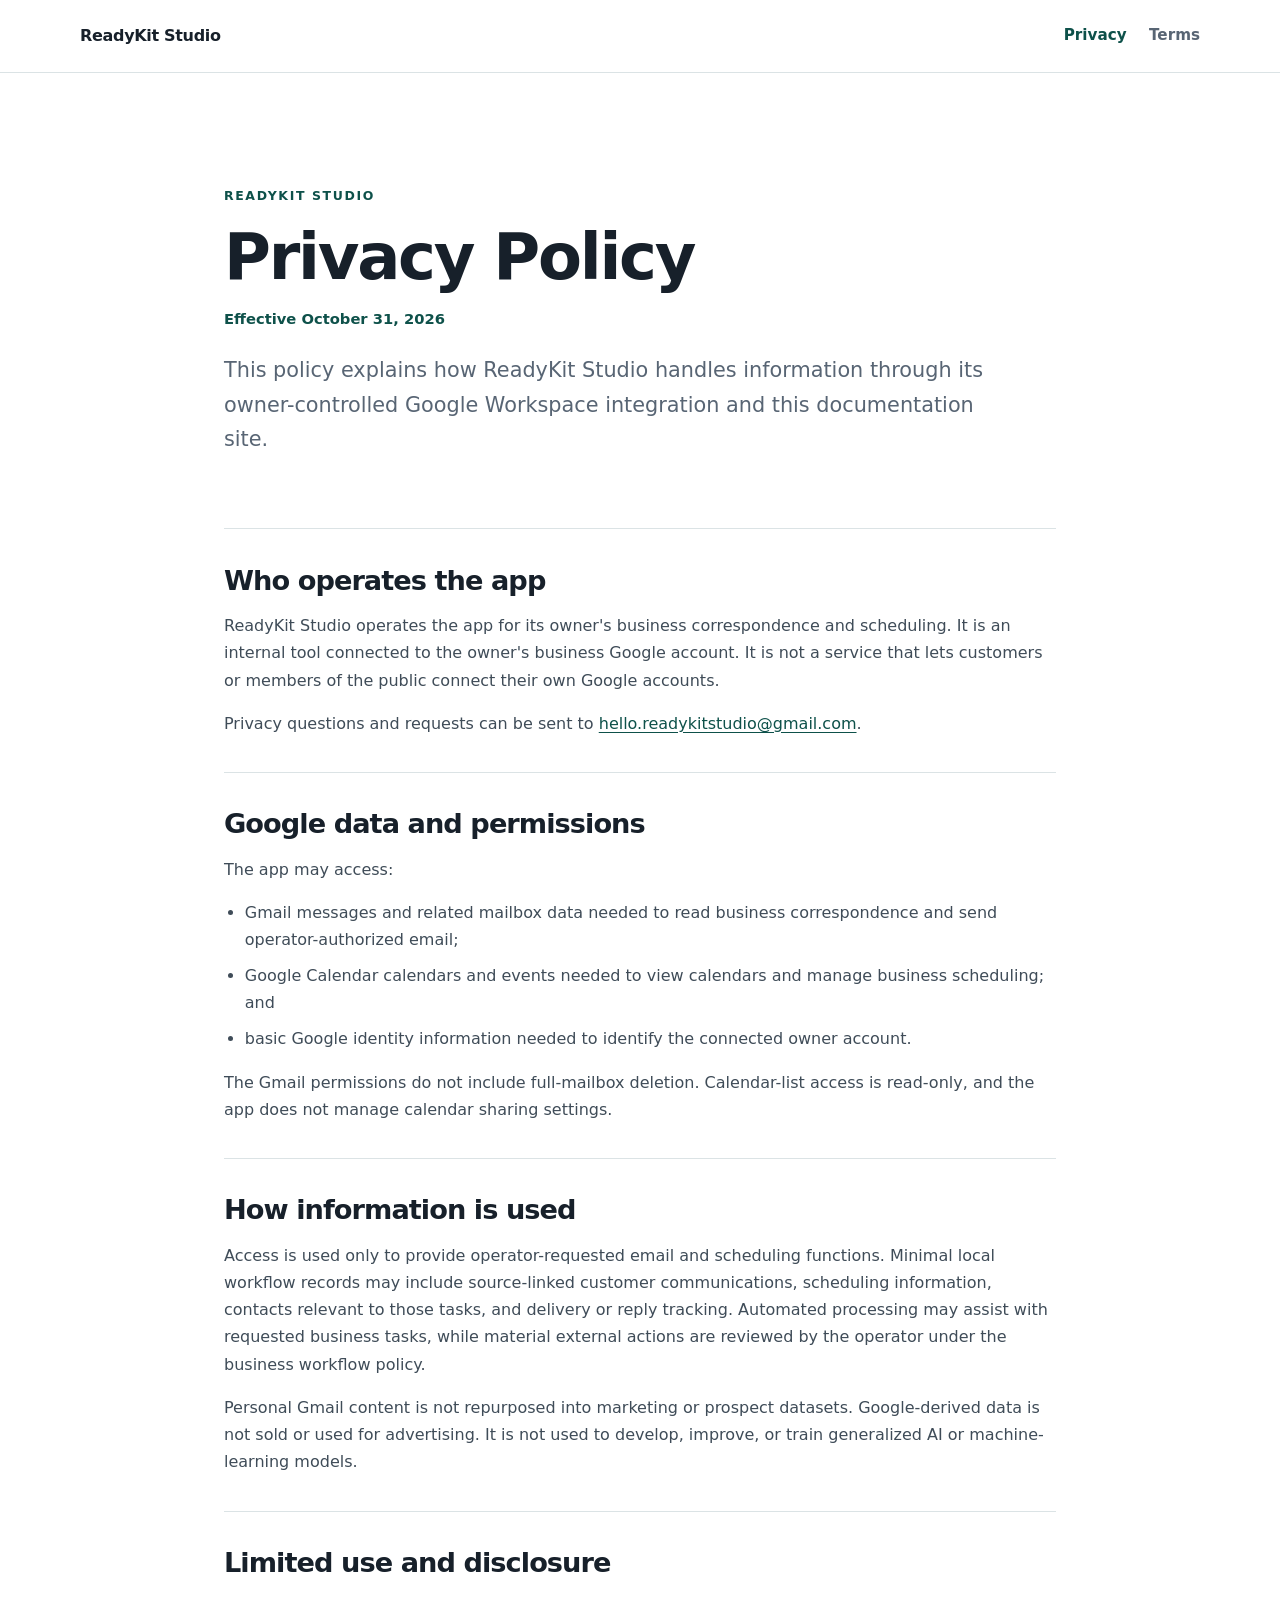
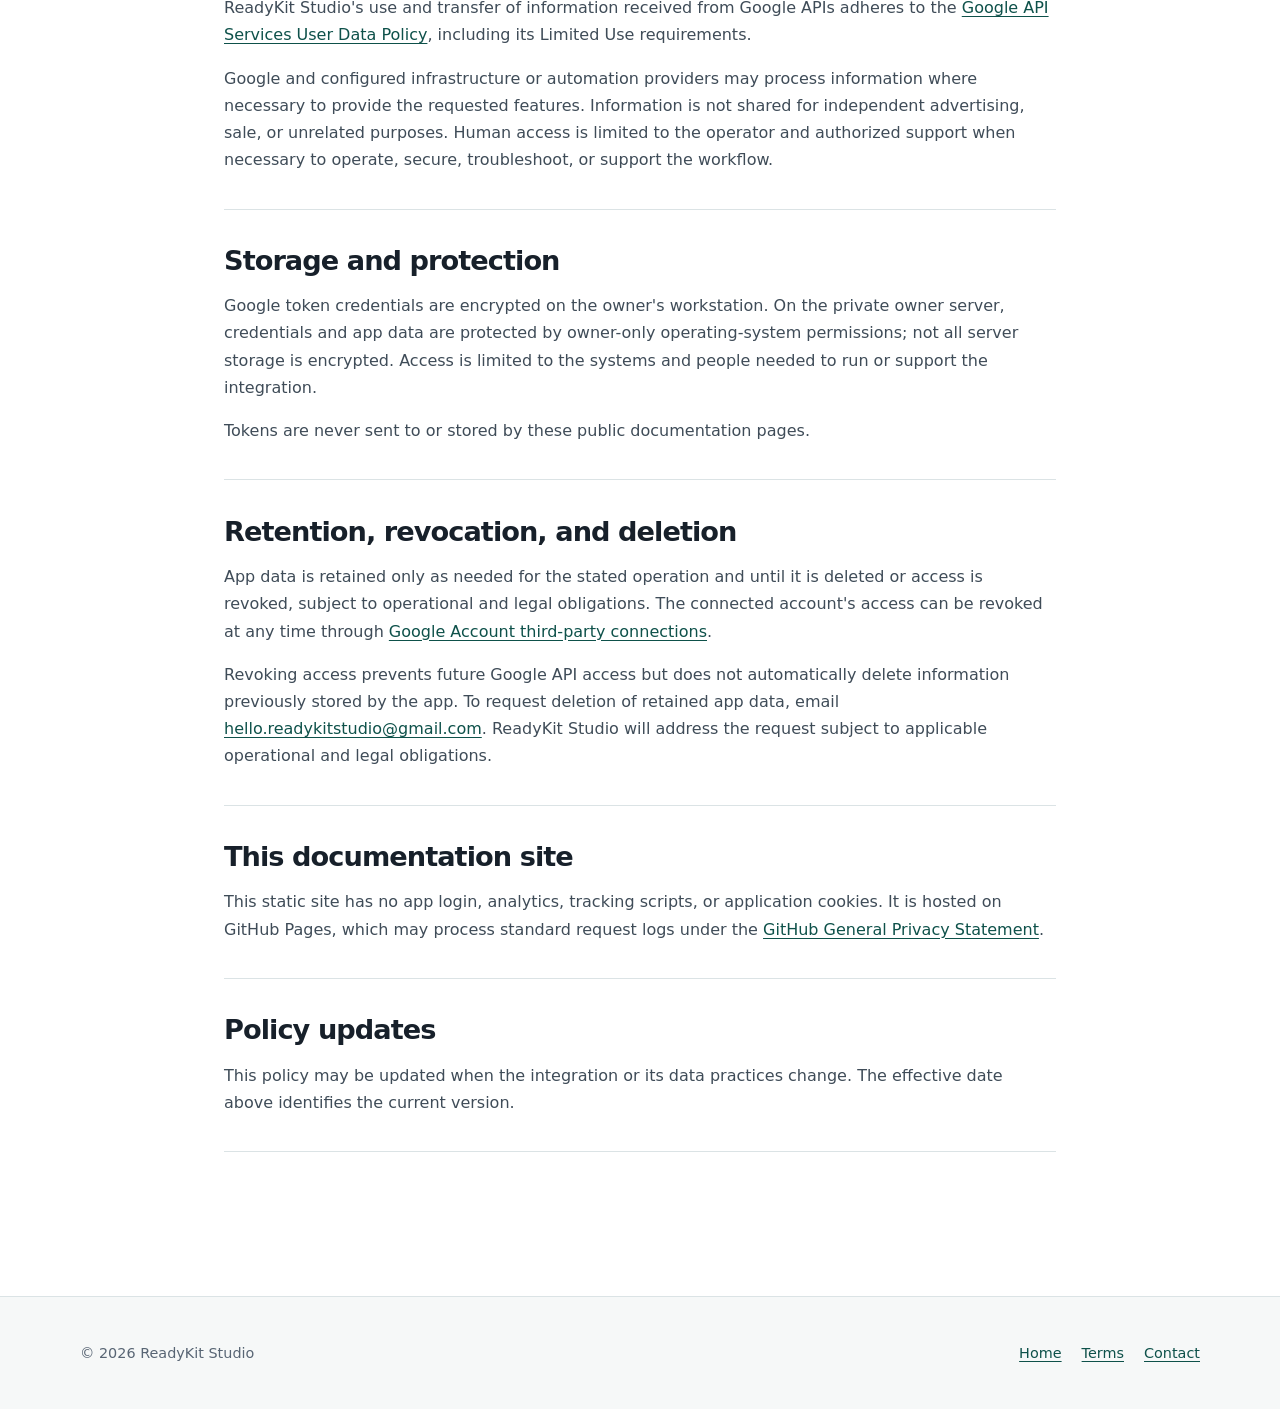
==== privacy.html @ 41bfd9f7 "Publish ReadyKit Studio OAuth documentation" ====
<!doctype html>
<html lang="en">
<head>
  <meta charset="utf-8">
  <meta name="viewport" content="width=device-width, initial-scale=1">
  <meta name="description" content="Privacy Policy for the ReadyKit Studio Google Workspace integration.">
  <title>Privacy Policy | ReadyKit Studio</title>
  <link rel="stylesheet" href="styles.css">
</head>
<body>
  <a class="skip-link" href="#main">Skip to content</a>
  <header class="site-header">
    <div class="shell header-inner">
      <a class="brand" href="index.html">ReadyKit Studio</a>
      <nav aria-label="Primary navigation">
        <a href="privacy.html" aria-current="page">Privacy</a>
        <a href="terms.html">Terms</a>
      </nav>
    </div>
  </header>

  <main id="main" class="document shell">
    <header class="document-header">
      <p class="eyebrow">ReadyKit Studio</p>
      <h1>Privacy Policy</h1>
      <p class="effective">Effective October 31, 2026</p>
      <p class="lead">This policy explains how ReadyKit Studio handles information through its owner-controlled Google Workspace integration and this documentation site.</p>
    </header>

    <div class="document-body">
      <section>
        <h2>Who operates the app</h2>
        <p>ReadyKit Studio operates the app for its owner's business correspondence and scheduling. It is an internal tool connected to the owner's business Google account. It is not a service that lets customers or members of the public connect their own Google accounts.</p>
        <p>Privacy questions and requests can be sent to <a href="mailto:hello.readykitstudio@gmail.com">hello.readykitstudio@gmail.com</a>.</p>
      </section>

      <section>
        <h2>Google data and permissions</h2>
        <p>The app may access:</p>
        <ul>
          <li>Gmail messages and related mailbox data needed to read business correspondence and send operator-authorized email;</li>
          <li>Google Calendar calendars and events needed to view calendars and manage business scheduling; and</li>
          <li>basic Google identity information needed to identify the connected owner account.</li>
        </ul>
        <p>The Gmail permissions do not include full-mailbox deletion. Calendar-list access is read-only, and the app does not manage calendar sharing settings.</p>
      </section>

      <section>
        <h2>How information is used</h2>
        <p>Access is used only to provide operator-requested email and scheduling functions. Minimal local workflow records may include source-linked customer communications, scheduling information, contacts relevant to those tasks, and delivery or reply tracking. Automated processing may assist with requested business tasks, while material external actions are reviewed by the operator under the business workflow policy.</p>
        <p>Personal Gmail content is not repurposed into marketing or prospect datasets. Google-derived data is not sold or used for advertising. It is not used to develop, improve, or train generalized AI or machine-learning models.</p>
      </section>

      <section>
        <h2>Limited use and disclosure</h2>
        <p>ReadyKit Studio's use and transfer of information received from Google APIs adheres to the <a href="https://developers.google.com/terms/api-services-user-data-policy">Google API Services User Data Policy</a>, including its Limited Use requirements.</p>
        <p>Google and configured infrastructure or automation providers may process information where necessary to provide the requested features. Information is not shared for independent advertising, sale, or unrelated purposes. Human access is limited to the operator and authorized support when necessary to operate, secure, troubleshoot, or support the workflow.</p>
      </section>

      <section>
        <h2>Storage and protection</h2>
        <p>Google token credentials are encrypted on the owner's workstation. On the private owner server, credentials and app data are protected by owner-only operating-system permissions; not all server storage is encrypted. Access is limited to the systems and people needed to run or support the integration.</p>
        <p>Tokens are never sent to or stored by these public documentation pages.</p>
      </section>

      <section>
        <h2>Retention, revocation, and deletion</h2>
        <p>App data is retained only as needed for the stated operation and until it is deleted or access is revoked, subject to operational and legal obligations. The connected account's access can be revoked at any time through <a href="https://myaccount.google.com/connections">Google Account third-party connections</a>.</p>
        <p>Revoking access prevents future Google API access but does not automatically delete information previously stored by the app. To request deletion of retained app data, email <a href="mailto:hello.readykitstudio@gmail.com">hello.readykitstudio@gmail.com</a>. ReadyKit Studio will address the request subject to applicable operational and legal obligations.</p>
      </section>

      <section>
        <h2>This documentation site</h2>
        <p>This static site has no app login, analytics, tracking scripts, or application cookies. It is hosted on GitHub Pages, which may process standard request logs under the <a href="https://docs.github.com/en/site-policy/privacy-policies/github-general-privacy-statement">GitHub General Privacy Statement</a>.</p>
      </section>

      <section>
        <h2>Policy updates</h2>
        <p>This policy may be updated when the integration or its data practices change. The effective date above identifies the current version.</p>
      </section>
    </div>
  </main>

  <footer class="site-footer">
    <div class="shell footer-inner">
      <p>© 2026 ReadyKit Studio</p>
      <div class="footer-links"><a href="index.html">Home</a><a href="terms.html">Terms</a><a href="mailto:hello.readykitstudio@gmail.com">Contact</a></div>
    </div>
  </footer>
</body>
</html>
---- styles.css ----
:root {
  color-scheme: light;
  --ink: #17202a;
  --muted: #586574;
  --accent: #176c63;
  --accent-dark: #0e514a;
  --accent-soft: #eaf5f2;
  --line: #dbe3e5;
  --paper: #ffffff;
  --surface: #f6f8f8;
  --max: 70rem;
}

* { box-sizing: border-box; }

html { scroll-behavior: smooth; }

body {
  margin: 0;
  color: var(--ink);
  background: var(--paper);
  font-family: ui-sans-serif, system-ui, -apple-system, BlinkMacSystemFont, "Segoe UI", sans-serif;
  font-size: 1rem;
  line-height: 1.7;
  -webkit-font-smoothing: antialiased;
}

a { color: var(--accent-dark); text-underline-offset: 0.18em; }
a:hover { color: var(--accent); }
a:focus-visible { outline: 3px solid #7cc9bf; outline-offset: 3px; border-radius: 0.15rem; }

.skip-link {
  position: fixed;
  z-index: 10;
  top: 0.75rem;
  left: 0.75rem;
  padding: 0.55rem 0.8rem;
  background: var(--ink);
  color: white;
  transform: translateY(-150%);
}
.skip-link:focus { transform: translateY(0); }

.shell { width: min(calc(100% - 2.5rem), var(--max)); margin-inline: auto; }

.site-header { border-bottom: 1px solid var(--line); background: rgba(255, 255, 255, 0.97); }
.header-inner { min-height: 4.5rem; display: flex; align-items: center; justify-content: space-between; gap: 1.5rem; }
.brand { color: var(--ink); font-weight: 760; letter-spacing: -0.02em; text-decoration: none; }
nav { display: flex; gap: 1.4rem; }
nav a { color: var(--muted); font-size: 0.95rem; font-weight: 650; text-decoration: none; }
nav a[aria-current="page"] { color: var(--accent-dark); }

h1, h2, h3 { margin: 0; line-height: 1.16; letter-spacing: -0.035em; }
h1 { max-width: 18ch; font-size: clamp(2.4rem, 7vw, 4.75rem); }
h2 { font-size: clamp(1.7rem, 4vw, 2.55rem); }
h3 { font-size: 1.18rem; letter-spacing: -0.018em; }
p { margin: 0; }
p + p { margin-top: 1rem; }

.eyebrow { margin-bottom: 0.85rem; color: var(--accent-dark); font-size: 0.78rem; font-weight: 780; letter-spacing: 0.13em; text-transform: uppercase; }
.lead { max-width: 48rem; color: var(--muted); font-size: clamp(1.08rem, 2.3vw, 1.3rem); line-height: 1.65; }
.hero { padding-block: clamp(5rem, 11vw, 8.5rem); }
.hero .lead { margin-top: 1.75rem; }
.button { display: inline-block; margin-top: 2rem; padding: 0.75rem 1.05rem; border-radius: 0.4rem; color: white; background: var(--accent-dark); font-weight: 700; text-decoration: none; }
.button:hover { color: white; background: var(--accent); }

.section { padding-block: clamp(4rem, 8vw, 6rem); border-top: 1px solid var(--line); }
.section-heading { max-width: 42rem; margin-bottom: 2.25rem; }
.card-grid { display: grid; grid-template-columns: repeat(3, 1fr); gap: 1rem; }
.card { padding: 1.6rem; border: 1px solid var(--line); border-radius: 0.65rem; background: var(--surface); }
.card h3 { margin-bottom: 0.75rem; }
.card p, .prose { color: var(--muted); }
.split { display: grid; grid-template-columns: minmax(0, 0.8fr) minmax(0, 1.2fr); gap: clamp(2rem, 7vw, 6rem); }

.document { max-width: 52rem; padding-block: clamp(4rem, 9vw, 7rem); }
.document-header { padding-bottom: clamp(2.5rem, 6vw, 4.5rem); border-bottom: 1px solid var(--line); }
.document-header h1 { max-width: none; font-size: clamp(2.4rem, 7vw, 4rem); }
.document-header .lead { margin-top: 1.4rem; }
.effective { margin-top: 0.75rem; color: var(--accent-dark); font-size: 0.92rem; font-weight: 680; }
.document-body section { padding-block: 2.2rem; border-bottom: 1px solid var(--line); }
.document-body h2 { margin-bottom: 1rem; font-size: clamp(1.35rem, 3vw, 1.7rem); }
.document-body p, .document-body li { color: #3f4c58; }
.document-body ul { margin: 1rem 0; padding-left: 1.3rem; }
.document-body li + li { margin-top: 0.55rem; }

.site-footer { margin-top: 2rem; border-top: 1px solid var(--line); background: var(--surface); }
.footer-inner { min-height: 7rem; display: flex; align-items: center; justify-content: space-between; gap: 1.5rem; color: var(--muted); font-size: 0.9rem; }
.footer-links { display: flex; flex-wrap: wrap; justify-content: flex-end; gap: 0.7rem 1.25rem; }

@media (max-width: 46rem) {
  .shell { width: min(calc(100% - 1.5rem), var(--max)); }
  .header-inner { min-height: 4rem; }
  nav { gap: 0.9rem; }
  .card-grid, .split { grid-template-columns: 1fr; }
  .footer-inner { align-items: flex-start; flex-direction: column; justify-content: center; padding-block: 1.5rem; }
  .footer-links { justify-content: flex-start; }
}

@media (prefers-reduced-motion: reduce) {
  html { scroll-behavior: auto; }
}
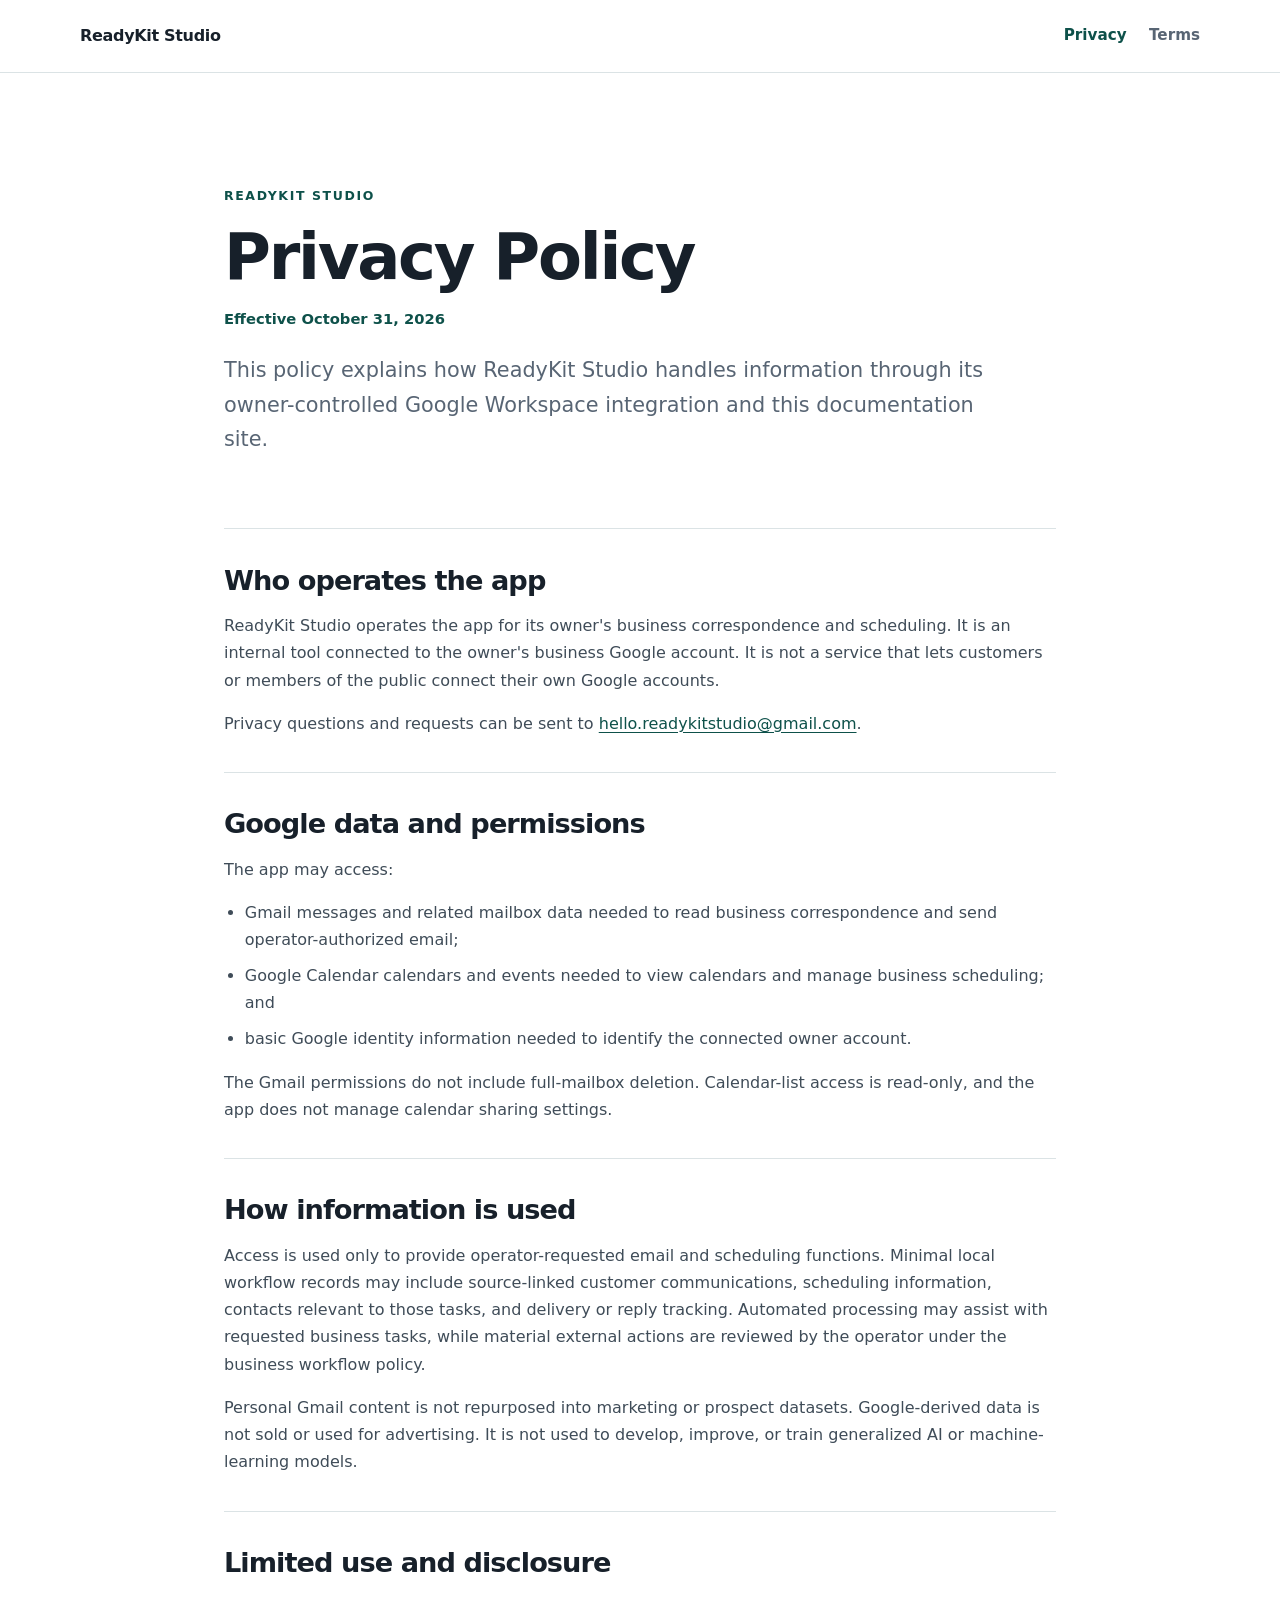
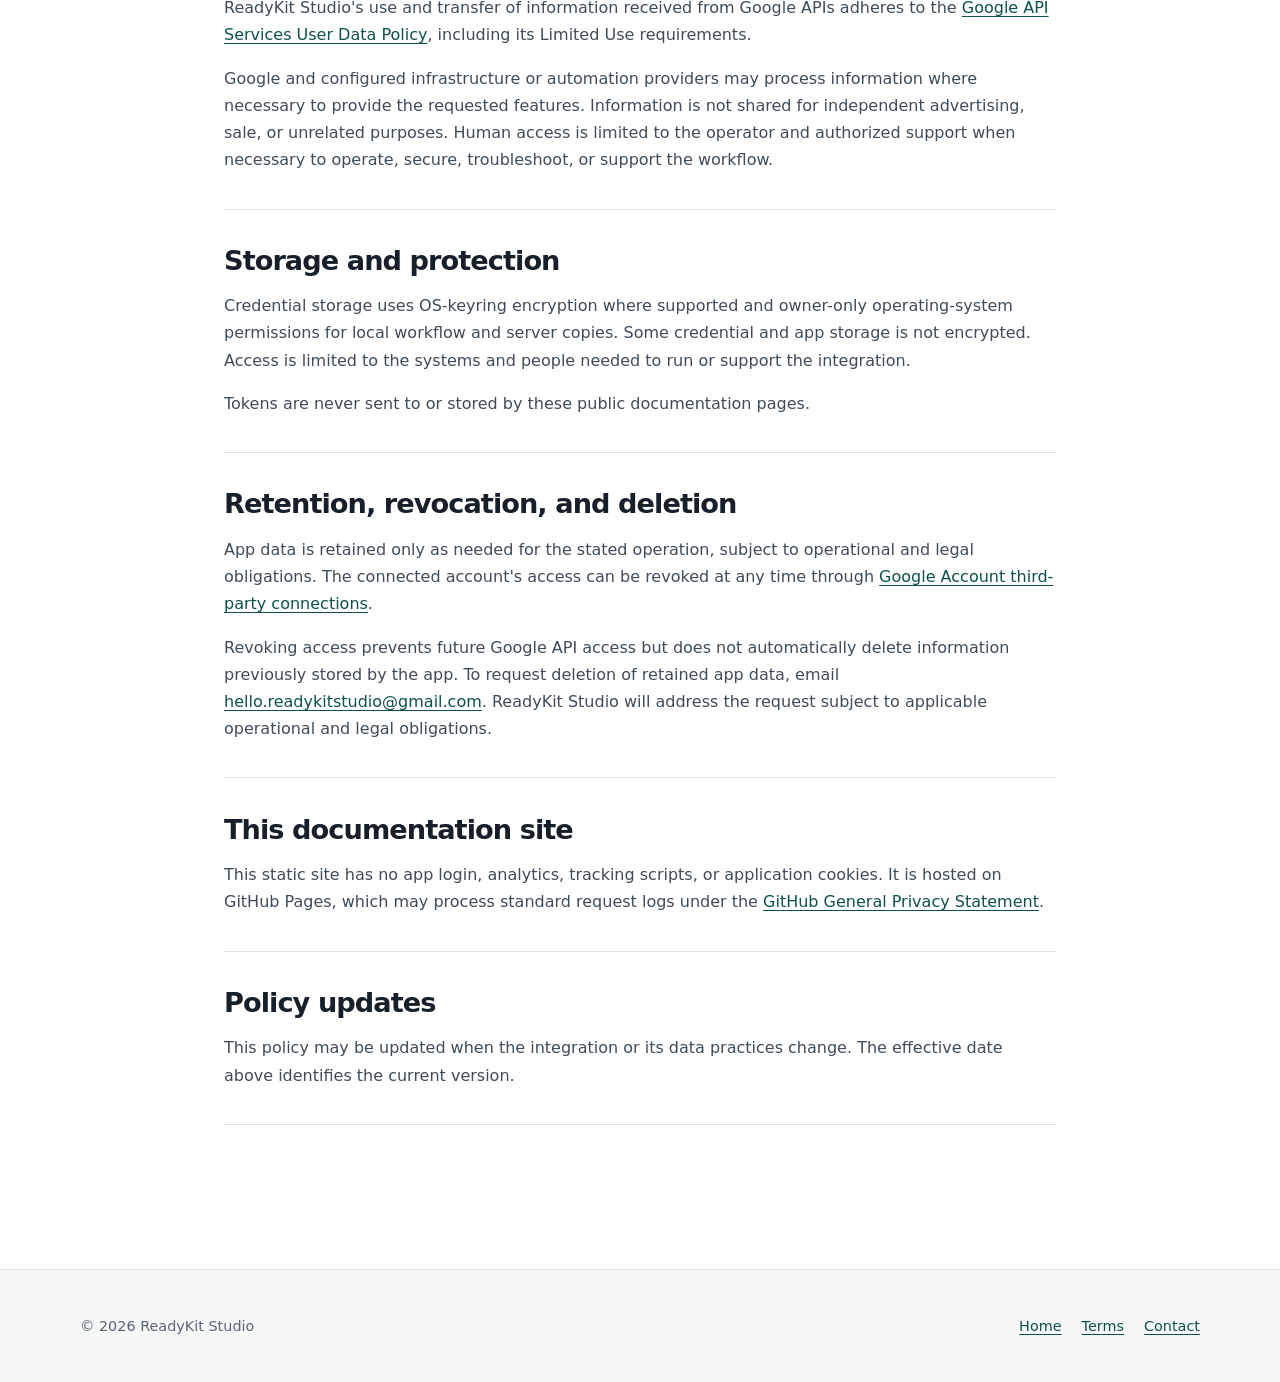
==== commit caf76abe: "Clarify mixed credential storage and revocation semantics" ====
--- a/privacy.html
+++ b/privacy.html
@@ -59,13 +59,13 @@
 
       <section>
         <h2>Storage and protection</h2>
-        <p>Google token credentials are encrypted on the owner's workstation. On the private owner server, credentials and app data are protected by owner-only operating-system permissions; not all server storage is encrypted. Access is limited to the systems and people needed to run or support the integration.</p>
+        <p>Credential storage uses OS-keyring encryption where supported and owner-only operating-system permissions for local workflow and server copies. Some credential and app storage is not encrypted. Access is limited to the systems and people needed to run or support the integration.</p>
         <p>Tokens are never sent to or stored by these public documentation pages.</p>
       </section>
 
       <section>
         <h2>Retention, revocation, and deletion</h2>
-        <p>App data is retained only as needed for the stated operation and until it is deleted or access is revoked, subject to operational and legal obligations. The connected account's access can be revoked at any time through <a href="https://myaccount.google.com/connections">Google Account third-party connections</a>.</p>
+        <p>App data is retained only as needed for the stated operation, subject to operational and legal obligations. The connected account's access can be revoked at any time through <a href="https://myaccount.google.com/connections">Google Account third-party connections</a>.</p>
         <p>Revoking access prevents future Google API access but does not automatically delete information previously stored by the app. To request deletion of retained app data, email <a href="mailto:hello.readykitstudio@gmail.com">hello.readykitstudio@gmail.com</a>. ReadyKit Studio will address the request subject to applicable operational and legal obligations.</p>
       </section>
 
